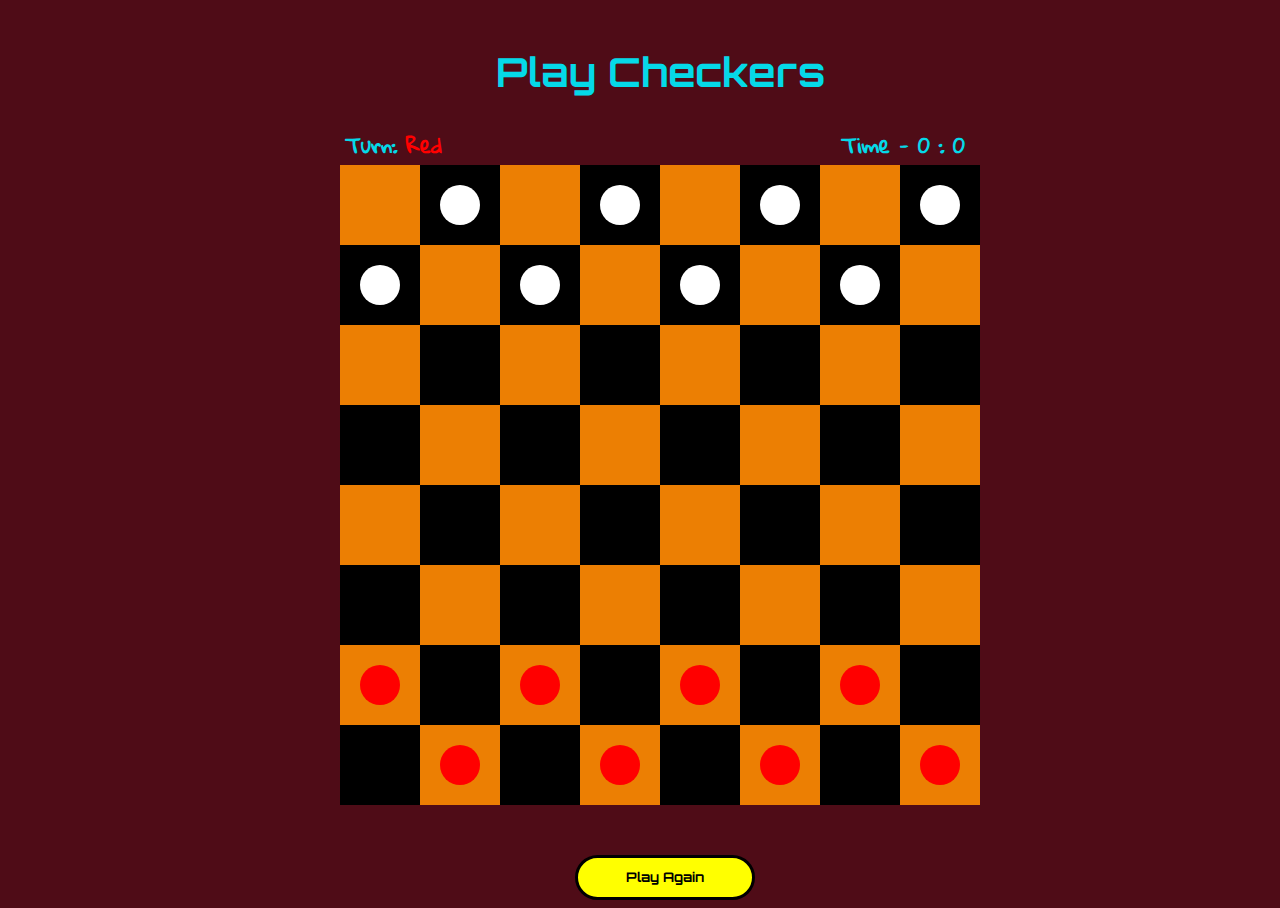
==== index.html @ 65b701c7 "Figuring out event listener" ====
<!DOCTYPE html>
<html lang="en">
<head>
    <meta charset="UTF-8">
    <meta name="viewport" content="width=device-width, initial-scale=1.0">
    <title>Checkers</title>
    <link rel="stylesheet" href="CSS/styles.css">
    <link rel="preconnect" href="https://fonts.gstatic.com" crossorigin>
<link href="https://fonts.googleapis.com/css2?family=Martian+Mono:wght@700&family=Open+Sans:wght@300&family=Roboto:ital,wght@0,700;1,400&display=swap" rel="stylesheet">
<link rel="preconnect" href="https://fonts.googleapis.com">
<link rel="preconnect" href="https://fonts.gstatic.com" crossorigin>
<link href="https://fonts.googleapis.com/css2?family=Gloria+Hallelujah&family=Martian+Mono:wght@700&family=Open+Sans:wght@300&family=Roboto:ital,wght@0,700;1,400&display=swap" rel="stylesheet">

<link rel="preconnect" href="https://fonts.googleapis.com">
<link rel="preconnect" href="https://fonts.gstatic.com" crossorigin>
<link href="https://fonts.googleapis.com/css2?family=Gloria+Hallelujah&family=Martian+Mono:wght@700&family=Open+Sans:wght@300&family=Orbitron:wght@400;800&family=Press+Start+2P&family=Roboto:ital,wght@0,700;1,400&display=swap" rel="stylesheet">
    <script defer src="JS/scripts.js"></script>
</head>
<body>
    <div class ="container">
        <header>
            <h1>Play Checkers</h1>
        </header>
        <div class="status">
            <div class="turn">
                <span>Turn: </span>
                <span class = "turn-color">Red</span>
            </div>
            <div class="time">Time - 0 : 0</div>
        </div>
        <div class="board">
            <div id="el0" class="square dark" ></div>
            <div id="el1" class="square light l1"></div>
            <div id="el2" class="square dark"></div>
            <div id="el3" class="square light l2"></div> 
            <div id="el4" class="square dark"></div>
            <div id="el5" class="square light l3"></div>
            <div id="el6" class="square dark"></div>
            <div id="el7" class="square light l4"></div>
            
            <div id="el8" class="square light l5"></div>
            <div id="el9" class="square dark"></div>
            <div id="el10" class="square light l6"></div>
            <div id="el11" class="square dark"></div>
            <div id="el12" class="square light l7"></div>
            <div id="el13" class="square dark"></div>
            <div id="el14" class="square light l8"></div> 
            <div id="el15" class="square dark"></div>
            
            <div id="el16" class="square dark"></div>
            <div id="el17" class="square light l9"></div>
            <div id="el18" class="square dark"></div>
            <div id="el19" class="square light l10"></div>
            <div id="el20" class="square dark"></div>
            <div id="el21" class="square light l11"></div>
            <div id="el22" class="square dark"></div>
            <div id="el23" class="square light l12"></div>
            
            <div id="el24" class="square light l13"></div>
            <div id="el25" class="square dark"></div>
            <div id="el26" class="square light l14"></div>
            <div id="el27" class="square dark"></div>
            <div id="el28" class="square light l15"></div>
            <div id="el29" class="square dark"></div>
            <div id="el30" class="square light l16"></div>
            <div id="el31" class="square dark"></div>
            
            <div id="el32" class="square dark"></div>
            <div id="el33" class="square light l17"></div>
            <div id="el34" class="square dark"></div>
            <div id="el35" class="square light l18"></div>
            <div id="el36" class="square dark"></div>
            <div id="el37" class="square light l19"></div>
            <div id="el38" class="square dark"></div>
            <div id="el39" class="square light l20"></div>
            
            <div id="el40" class="square light l21"></div>
            <div id="el41" class="square dark"></div>
            <div id="el42" class="square light l22"></div>
            <div id="el43" class="square dark"></div>
            <div id="el44" class="square light l23"></div>
            <div id="el45" class="square dark"></div>
            <div id="el46" class="square light l24"></div>
            <div id="el47" class="square dark"></div>
            
            <div id="el48" class="square dark"><div class="piece red"></div></div>
            <div id="el49" class="square light l25"></div>
            <div id="el50" class="square dark"><div class="piece red"></div></div>
            <div id="el51" class="square light l26"></div>
            <div id="el52" class="square dark"><div class="piece red"></div></div>
            <div id="el53" class="square light l27"></div>
            
            <div id="el54" class="square dark"><div class="piece red"></div></div>
            <div id="el55" class="square light l28"></div>
            <div id="el56" class="square light l29"></div>
            <div id="el57" class="square dark"><div class="piece red"></div></div>
            <div id="el58" class="square light l30"></div>
            <div id="el59" class="square dark"><div class="piece red"></div></div>
            <div id="el60" class="square light l31"></div>
            <div id="el61" class="square dark"><div class="piece red"></div></div>
            <div id="el62" class="square light l32"></div>
            <div id="el63" class="square dark "><div class="piece red"></div></div>
        </div>
        <button>Play Again</button>
    
    </div>
        
</body>
</html>
---- CSS/styles.css ----
*{
    box-sizing: border-box;
}

body {
    background-color: #4f0c17;
    color: #05d9e8 ;
}
.container {
    margin-top: 20px;
    display: flex;
    flex-direction: column;
    justify-content: center;
    align-items: center;
    

}
header {
    font-family: 'Orbitron', sans-serif;
    font-weight:800 ;
    font-size: 20px;
    margin-left: 40px;
}

.status {
    width:620px;
    display: flex;
    justify-content: space-between;
    margin-left: 30px;
    font-family: 'Gloria Hallelujah', cursive;
    font-weight: bold;
    font-size: 20px;

}

.turn{

}

.turn-color {
    color: red;
}

.time {

}


.board {
   
    display: grid;
    grid-template-columns: repeat(8, 1fr);
    grid-template-rows: repeat(8, 1fr);
    width: 600px;
    height: 600px;
    /* margin-right: 80px; */
}

.square {
  height: 80px;
  width: 80px;
    display: flex;
    justify-content: center;
    align-items: center;
}

.light {
    background-color: #000000;

}

.dark {
    background-color: #ec7f03;

}

.piece {
    border-radius: 50%;
    width: 40px;
    height: 40px;
    margin: 5px;
}


.white {
    background-color: white;
}

.red {
    background-color: red;
}
button {
    background-color: yellow;
    color: black;
    border: 0.4vmin solid black;
    margin-top: 90px;
    margin-left: 50px;
    border-radius: 4vmin;
    height: 5vmin;
    width: 20vmin;
    font-weight: bold;
    font-family: 'Orbitron', sans-serif;

}
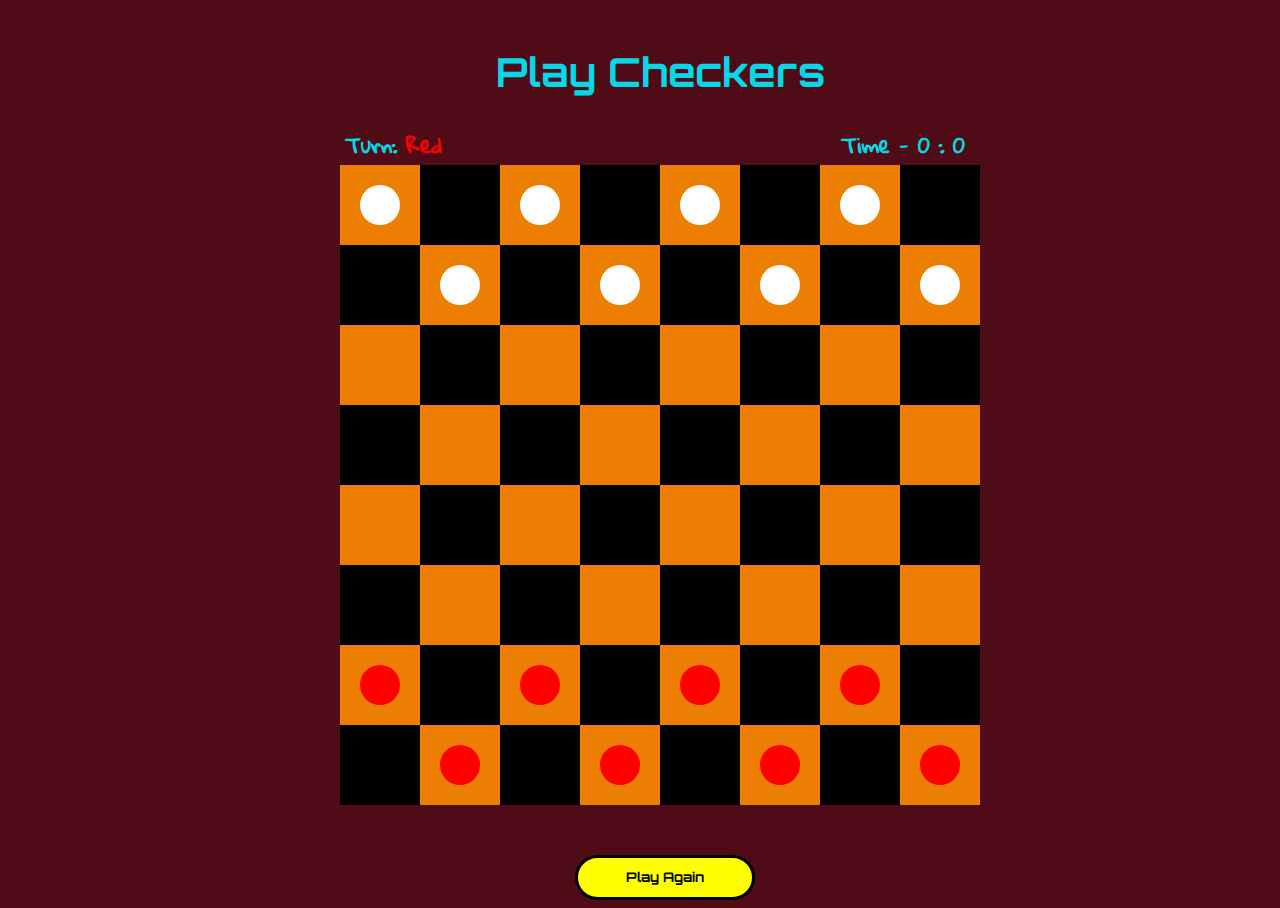
==== commit 7cffbf85: "working on moving oieces in the right order" ====
--- a/index.html
+++ b/index.html
@@ -1,109 +1,116 @@
 <!DOCTYPE html>
 <html lang="en">
-<head>
-    <meta charset="UTF-8">
-    <meta name="viewport" content="width=device-width, initial-scale=1.0">
-    <title>Checkers</title>
-    <link rel="stylesheet" href="CSS/styles.css">
-    <link rel="preconnect" href="https://fonts.gstatic.com" crossorigin>
-<link href="https://fonts.googleapis.com/css2?family=Martian+Mono:wght@700&family=Open+Sans:wght@300&family=Roboto:ital,wght@0,700;1,400&display=swap" rel="stylesheet">
-<link rel="preconnect" href="https://fonts.googleapis.com">
-<link rel="preconnect" href="https://fonts.gstatic.com" crossorigin>
-<link href="https://fonts.googleapis.com/css2?family=Gloria+Hallelujah&family=Martian+Mono:wght@700&family=Open+Sans:wght@300&family=Roboto:ital,wght@0,700;1,400&display=swap" rel="stylesheet">
+	<head>
+		<meta charset="UTF-8" />
+		<meta name="viewport" content="width=device-width, initial-scale=1.0" />
+		<title>Checkers</title>
+		<link rel="stylesheet" href="CSS/styles.css" />
+		<link rel="preconnect" href="https://fonts.gstatic.com" crossorigin />
+		<link
+			href="https://fonts.googleapis.com/css2?family=Martian+Mono:wght@700&family=Open+Sans:wght@300&family=Roboto:ital,wght@0,700;1,400&display=swap"
+			rel="stylesheet"
+		/>
+		<link rel="preconnect" href="https://fonts.googleapis.com" />
+		<link rel="preconnect" href="https://fonts.gstatic.com" crossorigin />
+		<link
+			href="https://fonts.googleapis.com/css2?family=Gloria+Hallelujah&family=Martian+Mono:wght@700&family=Open+Sans:wght@300&family=Roboto:ital,wght@0,700;1,400&display=swap"
+			rel="stylesheet"
+		/>
 
-<link rel="preconnect" href="https://fonts.googleapis.com">
-<link rel="preconnect" href="https://fonts.gstatic.com" crossorigin>
-<link href="https://fonts.googleapis.com/css2?family=Gloria+Hallelujah&family=Martian+Mono:wght@700&family=Open+Sans:wght@300&family=Orbitron:wght@400;800&family=Press+Start+2P&family=Roboto:ital,wght@0,700;1,400&display=swap" rel="stylesheet">
-    <script defer src="JS/scripts.js"></script>
-</head>
-<body>
-    <div class ="container">
-        <header>
-            <h1>Play Checkers</h1>
-        </header>
-        <div class="status">
-            <div class="turn">
-                <span>Turn: </span>
-                <span class = "turn-color">Red</span>
-            </div>
-            <div class="time">Time - 0 : 0</div>
-        </div>
-        <div class="board">
-            <div id="el0" class="square dark" ></div>
-            <div id="el1" class="square light l1"></div>
-            <div id="el2" class="square dark"></div>
-            <div id="el3" class="square light l2"></div> 
-            <div id="el4" class="square dark"></div>
-            <div id="el5" class="square light l3"></div>
-            <div id="el6" class="square dark"></div>
-            <div id="el7" class="square light l4"></div>
-            
-            <div id="el8" class="square light l5"></div>
-            <div id="el9" class="square dark"></div>
-            <div id="el10" class="square light l6"></div>
-            <div id="el11" class="square dark"></div>
-            <div id="el12" class="square light l7"></div>
-            <div id="el13" class="square dark"></div>
-            <div id="el14" class="square light l8"></div> 
-            <div id="el15" class="square dark"></div>
-            
-            <div id="el16" class="square dark"></div>
-            <div id="el17" class="square light l9"></div>
-            <div id="el18" class="square dark"></div>
-            <div id="el19" class="square light l10"></div>
-            <div id="el20" class="square dark"></div>
-            <div id="el21" class="square light l11"></div>
-            <div id="el22" class="square dark"></div>
-            <div id="el23" class="square light l12"></div>
-            
-            <div id="el24" class="square light l13"></div>
-            <div id="el25" class="square dark"></div>
-            <div id="el26" class="square light l14"></div>
-            <div id="el27" class="square dark"></div>
-            <div id="el28" class="square light l15"></div>
-            <div id="el29" class="square dark"></div>
-            <div id="el30" class="square light l16"></div>
-            <div id="el31" class="square dark"></div>
-            
-            <div id="el32" class="square dark"></div>
-            <div id="el33" class="square light l17"></div>
-            <div id="el34" class="square dark"></div>
-            <div id="el35" class="square light l18"></div>
-            <div id="el36" class="square dark"></div>
-            <div id="el37" class="square light l19"></div>
-            <div id="el38" class="square dark"></div>
-            <div id="el39" class="square light l20"></div>
-            
-            <div id="el40" class="square light l21"></div>
-            <div id="el41" class="square dark"></div>
-            <div id="el42" class="square light l22"></div>
-            <div id="el43" class="square dark"></div>
-            <div id="el44" class="square light l23"></div>
-            <div id="el45" class="square dark"></div>
-            <div id="el46" class="square light l24"></div>
-            <div id="el47" class="square dark"></div>
-            
-            <div id="el48" class="square dark"><div class="piece red"></div></div>
-            <div id="el49" class="square light l25"></div>
-            <div id="el50" class="square dark"><div class="piece red"></div></div>
-            <div id="el51" class="square light l26"></div>
-            <div id="el52" class="square dark"><div class="piece red"></div></div>
-            <div id="el53" class="square light l27"></div>
-            
-            <div id="el54" class="square dark"><div class="piece red"></div></div>
-            <div id="el55" class="square light l28"></div>
-            <div id="el56" class="square light l29"></div>
-            <div id="el57" class="square dark"><div class="piece red"></div></div>
-            <div id="el58" class="square light l30"></div>
-            <div id="el59" class="square dark"><div class="piece red"></div></div>
-            <div id="el60" class="square light l31"></div>
-            <div id="el61" class="square dark"><div class="piece red"></div></div>
-            <div id="el62" class="square light l32"></div>
-            <div id="el63" class="square dark "><div class="piece red"></div></div>
-        </div>
-        <button>Play Again</button>
-    
-    </div>
-        
-</body>
+		<link rel="preconnect" href="https://fonts.googleapis.com" />
+		<link rel="preconnect" href="https://fonts.gstatic.com" crossorigin />
+		<link
+			href="https://fonts.googleapis.com/css2?family=Gloria+Hallelujah&family=Martian+Mono:wght@700&family=Open+Sans:wght@300&family=Orbitron:wght@400;800&family=Press+Start+2P&family=Roboto:ital,wght@0,700;1,400&display=swap"
+			rel="stylesheet"
+		/>
+		<script defer src="JS/scripts_1.js"></script>
+	</head>
+	<body>
+		<div class="container">
+			<header>
+				<h1>Play Checkers</h1>
+			</header>
+			<div class="status">
+				<div class="turn">
+					<span>Turn: </span>
+					<span class="turn-color">Red</span>
+				</div>
+				<div class="time">Time - 0 : 0</div>
+			</div>
+			<div class="board">
+				<div id="r0c0" class="square dark"></div>
+				<div id="r0c1" class="square light l1"></div>
+				<div id="r0c2" class="square dark"></div>
+				<div id="r0c3" class="square light l2"></div>
+				<div id="r0c4" class="square dark"></div>
+				<div id="r0c5" class="square light l3"></div>
+				<div id="r0c6" class="square dark"></div>
+				<div id="r0c7" class="square light l4"></div>
+
+				<div id="r1c0" class="square light l5"></div>
+				<div id="r1c1" class="square dark"></div>
+				<div id="r1c2" class="square light l6"></div>
+				<div id="r1c3" class="square dark"></div>
+				<div id="r1c4" class="square light l7"></div>
+				<div id="r1c5" class="square dark"></div>
+				<div id="r1c6" class="square light l8"></div>
+				<div id="r1c7" class="square dark"></div>
+
+				<div id="r2c0" class="square dark"></div>
+				<div id="r2c1" class="square light l9"></div>
+				<div id="r2c2" class="square dark"></div>
+				<div id="r2c3" class="square light l10"></div>
+				<div id="r2c4" class="square dark"></div>
+				<div id="r2c5" class="square light l11"></div>
+				<div id="r2c6" class="square dark"></div>
+				<div id="r2c7" class="square light l12"></div>
+
+				<div id="r3c0" class="square light l13"></div>
+				<div id="r3c1" class="square dark"></div>
+				<div id="r3c2" class="square light l14"></div>
+				<div id="r3c3" class="square dark"></div>
+				<div id="r3c4" class="square light l15"></div>
+				<div id="r3c5" class="square dark"></div>
+				<div id="r3c6" class="square light l16"></div>
+				<div id="r3c7" class="square dark"></div>
+
+				<div id="r4c0" class="square dark"></div>
+				<div id="r4c1" class="square light l17"></div>
+				<div id="r4c2" class="square dark"></div>
+				<div id="r4c3" class="square light l18"></div>
+				<div id="r4c4" class="square dark"></div>
+				<div id="r4c5" class="square light l19"></div>
+				<div id="r4c6" class="square dark"></div>
+				<div id="r4c7" class="square light l20"></div>
+
+				<div id="r5c0" class="square light l21"></div>
+				<div id="r5c1" class="square dark"></div>
+				<div id="r5c2" class="square light l22"></div>
+				<div id="r5c3" class="square dark"></div>
+				<div id="r5c4" class="square light l23"></div>
+				<div id="r5c5" class="square dark"></div>
+				<div id="r5c6" class="square light l24"></div>
+				<div id="r5c7" class="square dark"></div>
+
+				<div id="r6c0" class="square dark"></div>
+				<div id="r6c1" class="square light l25"></div>
+				<div id="r6c2" class="square dark"></div>
+				<div id="r6c3" class="square light l26"></div>
+				<div id="r6c4" class="square dark"></div>
+				<div id="r6c5" class="square light l27"></div>
+				<div id="r6c6" class="square dark"></div>
+				<div id="r6c7" class="square light l28"></div>
+
+				<div id="r7c0" class="square light l29"></div>
+				<div id="r7c1" class="square dark"></div>
+				<div id="r7c2" class="square light l30"></div>
+				<div id="r7c3" class="square dark"></div>
+				<div id="r7c4" class="square light l31"></div>
+				<div id="r7c5" class="square dark"></div>
+				<div id="r7c6" class="square light l32"></div>
+				<div id="r7c7" class="square dark"></div>
+			</div>
+			<button>Play Again</button>
+		</div>
+	</body>
 </html>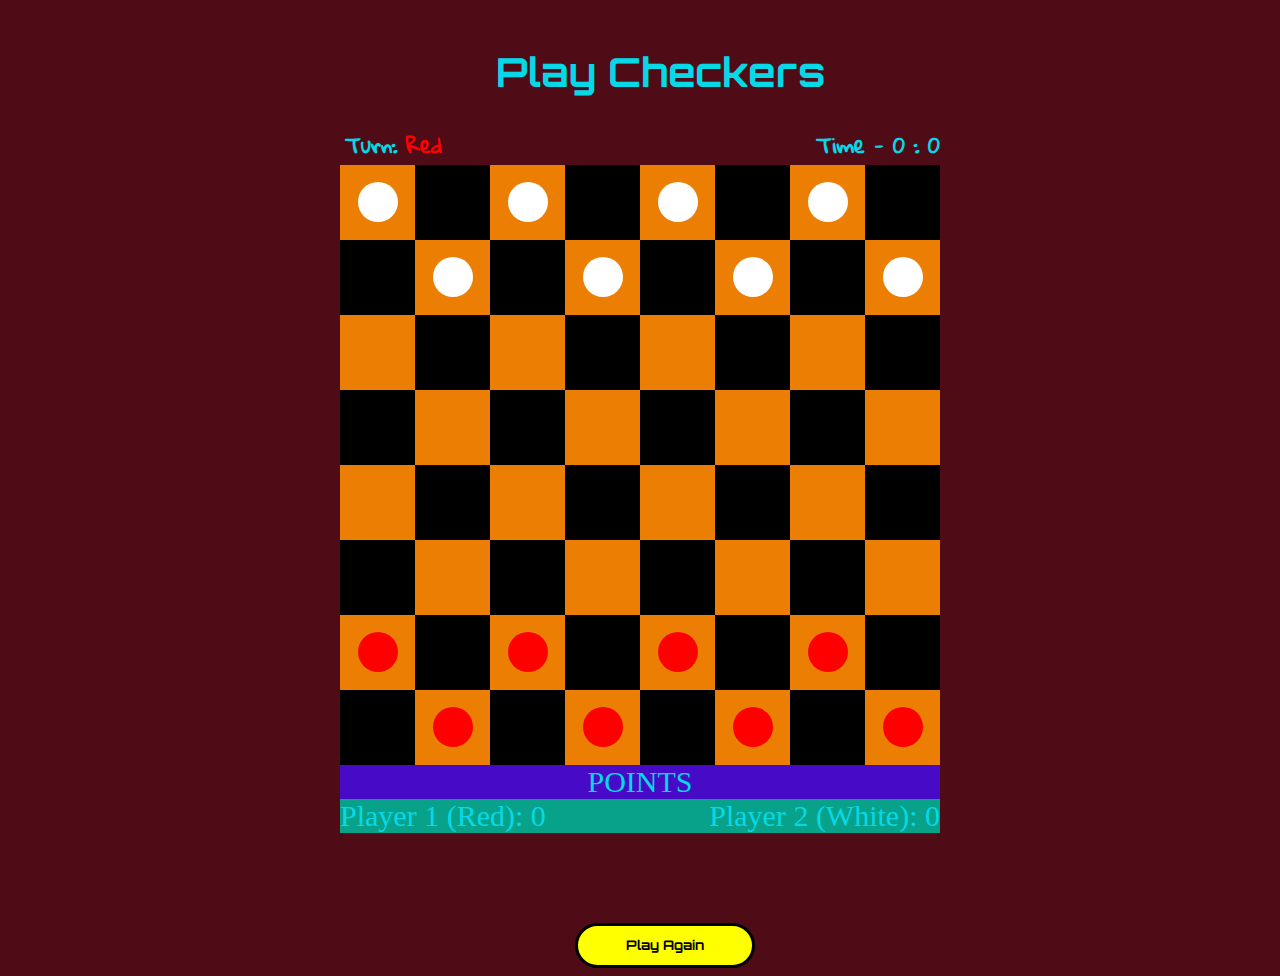
==== commit 3bd84e82: "added the turn message, point render and time" ====
--- a/index.html
+++ b/index.html
@@ -4,7 +4,7 @@
 		<meta charset="UTF-8" />
 		<meta name="viewport" content="width=device-width, initial-scale=1.0" />
 		<title>Checkers</title>
-		<link rel="stylesheet" href="CSS/styles.css" />
+		<link rel="stylesheet" href="css/style.css" />
 		<link rel="preconnect" href="https://fonts.gstatic.com" crossorigin />
 		<link
 			href="https://fonts.googleapis.com/css2?family=Martian+Mono:wght@700&family=Open+Sans:wght@300&family=Roboto:ital,wght@0,700;1,400&display=swap"
@@ -23,7 +23,7 @@
 			href="https://fonts.googleapis.com/css2?family=Gloria+Hallelujah&family=Martian+Mono:wght@700&family=Open+Sans:wght@300&family=Orbitron:wght@400;800&family=Press+Start+2P&family=Roboto:ital,wght@0,700;1,400&display=swap"
 			rel="stylesheet"
 		/>
-		<script defer src="JS/scripts_1.js"></script>
+		<script defer src="js/script.js"></script>
 	</head>
 	<body>
 		<div class="container">
@@ -32,10 +32,10 @@
 			</header>
 			<div class="status">
 				<div class="turn">
-					<span>Turn: </span>
-					<span class="turn-color">Red</span>
+					<span >Turn: <span class="turn-color">Red</span> </span>
+					
 				</div>
-				<div class="time">Time - 0 : 0</div>
+				<div class="time">Time - <span class="display-time">0 : 0</span></div>
 			</div>
 			<div class="board">
 				<div id="r0c0" class="square dark"></div>
@@ -110,6 +110,14 @@
 				<div id="r7c6" class="square light l32"></div>
 				<div id="r7c7" class="square dark"></div>
 			</div>
+			<div class="player-points">
+				<div class="points-header">POINTS</div>
+				<div class="points">
+					<div class="player1">Player 1 (Red): <span class="player1-point">0</span></div>
+					<div class="player2">Player 2 (White): <span class="player2-point">0</span></div>
+				</div>
+				
+			</div>
 			<button>Play Again</button>
 		</div>
 	</body>
--- a/css/style.css
+++ b/css/style.css
@@ -0,0 +1,117 @@
+*{
+    box-sizing: border-box;
+}
+
+body {
+    background-color: #4f0c17;
+    color: #05d9e8 ;
+}
+.container {
+    margin-top: 20px;
+    display: flex;
+    flex-direction: column;
+    justify-content: center;
+    align-items: center;
+    
+
+}
+header {
+    font-family: 'Orbitron', sans-serif;
+    font-weight:800 ;
+    font-size: 20px;
+    margin-left: 40px;
+}
+
+.status {
+    width:620px;
+    display: flex;
+    justify-content: space-between;
+    margin-left: 30px;
+    font-family: 'Gloria Hallelujah', cursive;
+    font-weight: bold;
+    font-size: 20px;
+
+}
+
+.turn{
+
+}
+
+.turn-color {
+    color: red;
+}
+
+.time {
+    margin-right: 25px;
+}
+
+
+.board {
+   
+    display: grid;
+    grid-template-columns: repeat(8, 1fr);
+    grid-template-rows: repeat(8, 1fr);
+    width: 600px;
+    height: 600px;
+    /* margin-right: 80px; */
+}
+
+.square {
+  /* height: 80px;
+  width: 80px; */
+    display: flex;
+    justify-content: center;
+    align-items: center;
+}
+
+.light {
+    background-color: #000000;
+
+}
+
+.dark {
+    background-color: #ec7f03;
+
+}
+
+.piece {
+    border-radius: 50%;
+    width: 40px;
+    height: 40px;
+    margin: 5px;
+}
+
+
+.white {
+    background-color: white;
+}
+
+.red {
+    background-color: red;
+}
+button {
+    background-color: yellow;
+    color: black;
+    border: 0.4vmin solid black;
+    margin-top: 90px;
+    margin-left: 50px;
+    border-radius: 4vmin;
+    height: 5vmin;
+    width: 20vmin;
+    font-weight: bold;
+    font-family: 'Orbitron', sans-serif;
+
+}
+.player-points{
+    display: flex;
+    flex-direction: column;
+    align-items: center;
+    background-color: #470bc7;
+    font-size: 30px;
+}
+.points{
+    display: flex;
+    justify-content: space-between;
+    background-color: #08a18a;
+    width: 600px;
+}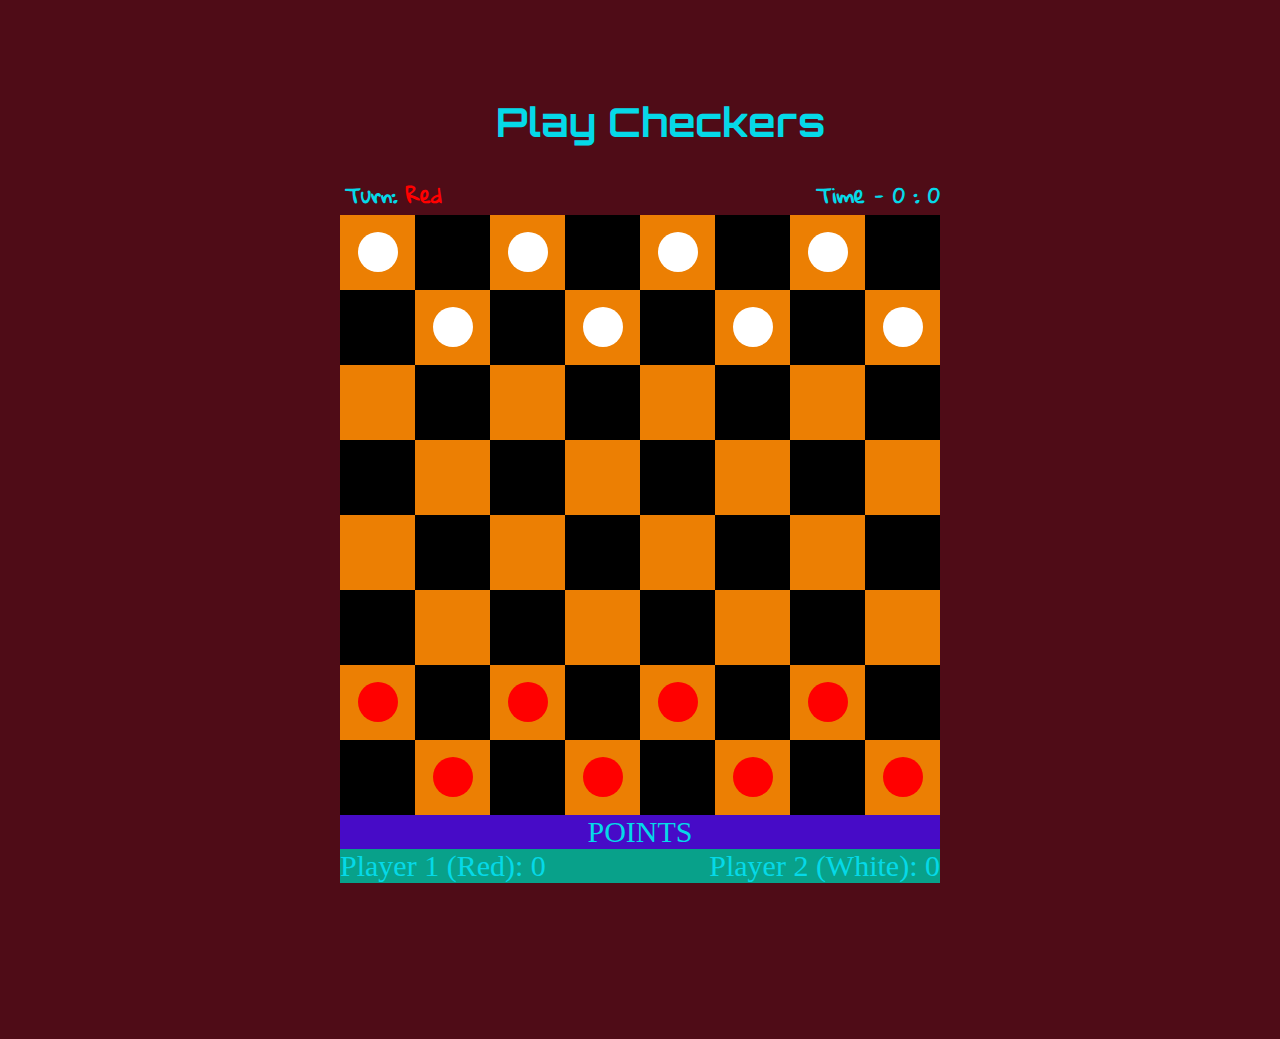
==== commit c2478564: "all the functionality and rendering of messages has been completed" ====
--- a/index.html
+++ b/index.html
@@ -116,8 +116,9 @@
 					<div class="player1">Player 1 (Red): <span class="player1-point">0</span></div>
 					<div class="player2">Player 2 (White): <span class="player2-point">0</span></div>
 				</div>
-				
 			</div>
+			<div class="player-won"></div>
+
 			<button>Play Again</button>
 		</div>
 	</body>
--- a/css/style.css
+++ b/css/style.css
@@ -20,6 +20,7 @@
     font-weight:800 ;
     font-size: 20px;
     margin-left: 40px;
+    margin-top: 50px;
 }
 
 .status {
@@ -93,7 +94,7 @@
     background-color: yellow;
     color: black;
     border: 0.4vmin solid black;
-    margin-top: 90px;
+    margin-top: 43px;
     margin-left: 50px;
     border-radius: 4vmin;
     height: 5vmin;
@@ -114,4 +115,24 @@
     justify-content: space-between;
     background-color: #08a18a;
     width: 600px;
+}
+
+/* .king {
+    background-color: yellow;
+} */
+
+.player-won {
+    margin-top: 40px;
+    font-family: 'Orbitron', sans-serif;
+    font-size: 80px;
+    background-color: rgb(0, 0, 0);
+    padding: 10px;    
+    
+}
+
+.time-won {
+    margin-right: 256px;
+    position: relative;
+    bottom: 15px;
+    font-size: 25px;
 }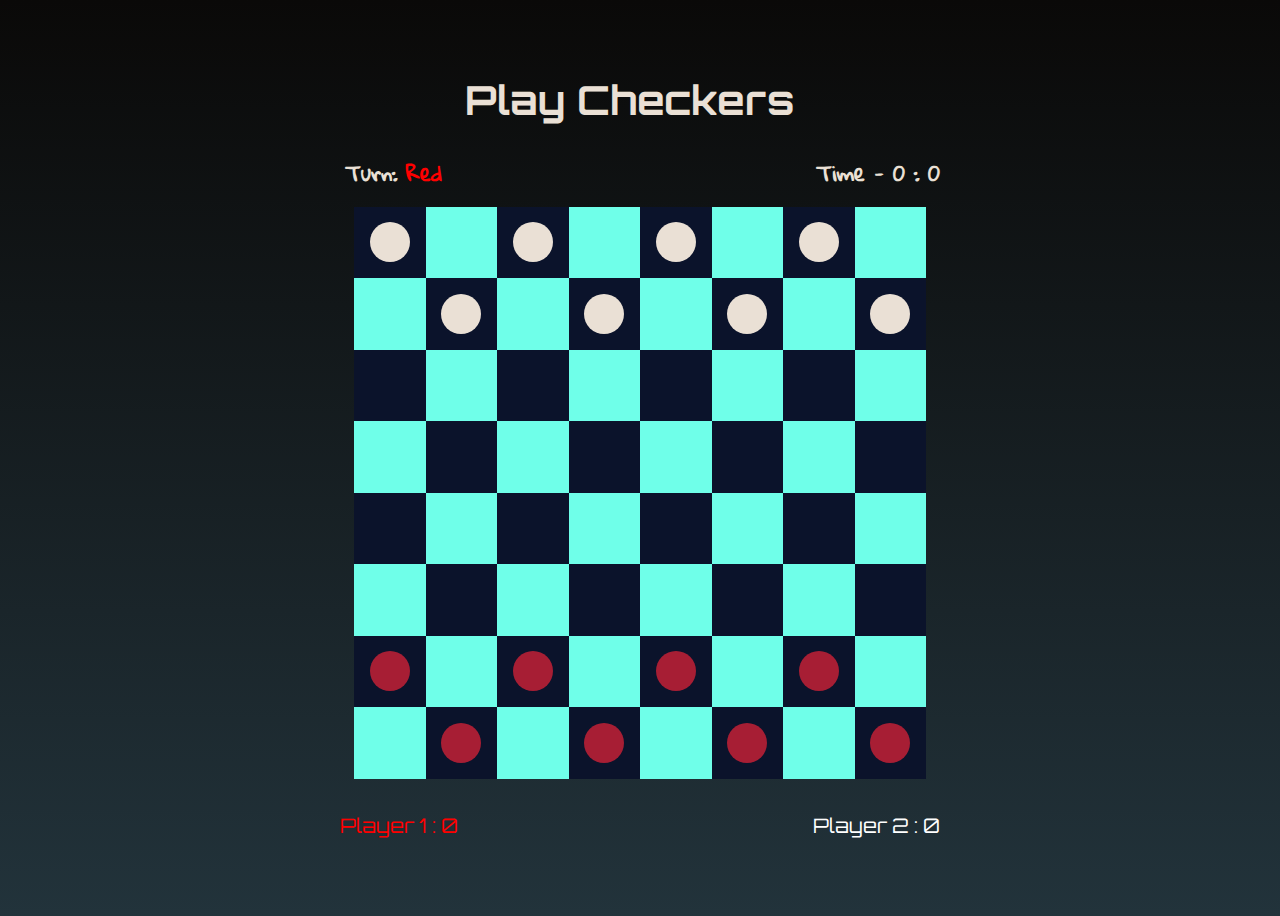
==== commit 08381f2e: "Added more styling" ====
--- a/index.html
+++ b/index.html
@@ -111,10 +111,9 @@
 				<div id="r7c7" class="square dark"></div>
 			</div>
 			<div class="player-points">
-				<div class="points-header">POINTS</div>
 				<div class="points">
-					<div class="player1">Player 1 (Red): <span class="player1-point">0</span></div>
-					<div class="player2">Player 2 (White): <span class="player2-point">0</span></div>
+					<div class="player1">Player 1 : <span class="player1-point">0</span></div>
+					<div class="player2">Player 2 : <span class="player2-point">0</span></div>
 				</div>
 			</div>
 			<div class="player-won"></div>
--- a/css/style.css
+++ b/css/style.css
@@ -3,11 +3,14 @@
 }
 
 body {
-    background-color: #4f0c17;
-    color: #05d9e8 ;
+    /* background-color: #4f0c17; */
+    color: #eae0d5;
+    font-family: 'Orbitron', sans-serif;
+    background: linear-gradient(#0a0908, #22333b);
+    height: 100vh;
 }
 .container {
-    margin-top: 20px;
+    margin-top: 0px;
     display: flex;
     flex-direction: column;
     justify-content: center;
@@ -19,8 +22,8 @@
     font-family: 'Orbitron', sans-serif;
     font-weight:800 ;
     font-size: 20px;
-    margin-left: 40px;
-    margin-top: 50px;
+    margin-right: 22px;
+    margin-top: 40px;
 }
 
 .status {
@@ -54,6 +57,8 @@
     grid-template-rows: repeat(8, 1fr);
     width: 600px;
     height: 600px;
+    border:14px solid transparent;
+     
     /* margin-right: 80px; */
 }
 
@@ -65,7 +70,7 @@
     align-items: center;
 }
 
-.light {
+/* .light {
     background-color: #000000;
 
 }
@@ -73,7 +78,7 @@
 .dark {
     background-color: #ec7f03;
 
-}
+} */
 
 .piece {
     border-radius: 50%;
@@ -84,18 +89,18 @@
 
 
 .white {
-    background-color: white;
+    background-color: #eae0d5;
 }
 
 .red {
-    background-color: red;
+    background-color: #a71e34;
 }
 button {
     background-color: yellow;
     color: black;
     border: 0.4vmin solid black;
-    margin-top: 43px;
-    margin-left: 50px;
+    margin-top: 10px;
+    margin-left: 20px;
     border-radius: 4vmin;
     height: 5vmin;
     width: 20vmin;
@@ -104,17 +109,26 @@
 
 }
 .player-points{
+    margin-top: 20px;
     display: flex;
     flex-direction: column;
     align-items: center;
-    background-color: #470bc7;
+    /* background-color: #470bc7; */
     font-size: 30px;
 }
 .points{
     display: flex;
     justify-content: space-between;
-    background-color: #08a18a;
+    font-size: 20px;
+    /* background-color: #08a18a; */
     width: 600px;
+}
+
+.player1 {
+    color:red;
+}
+.player2 {
+    color:white;
 }
 
 /* .king {
@@ -122,9 +136,9 @@
 } */
 
 .player-won {
-    margin-top: 40px;
+    margin-top: -10px;
     font-family: 'Orbitron', sans-serif;
-    font-size: 80px;
+    font-size: 30px;
     background-color: rgb(0, 0, 0);
     padding: 10px;    
     
